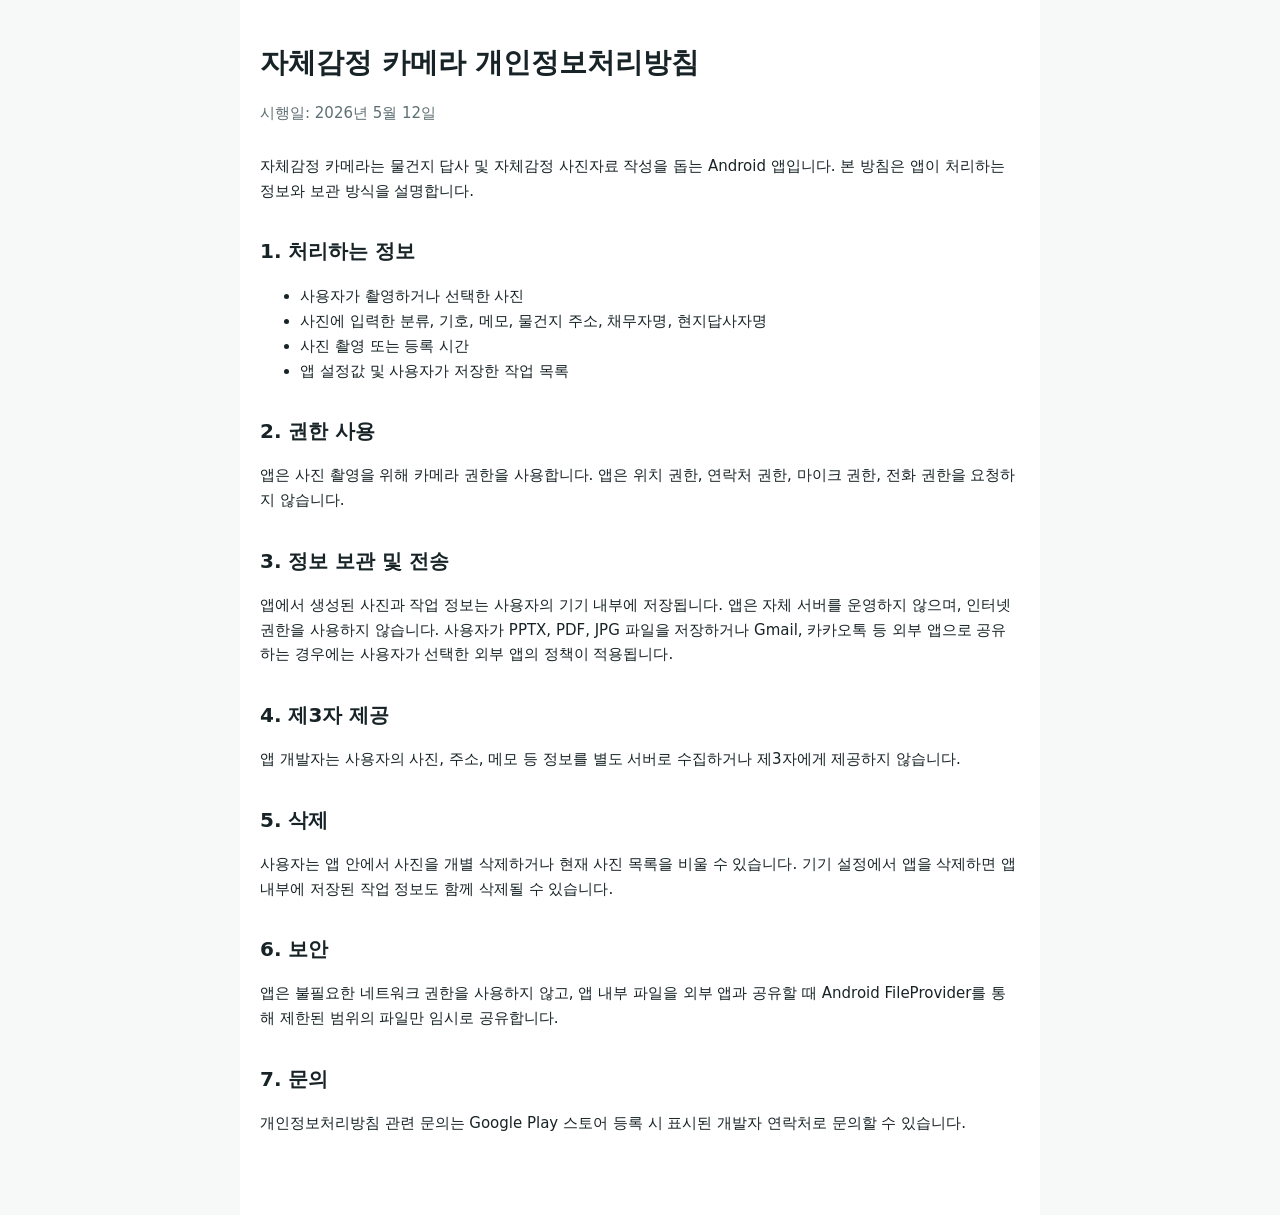
==== privacy-policy.html @ 6d5d9325 "Prepare Play Store app bundle submission" ====
<!doctype html>
<html lang="ko">
<head>
  <meta charset="utf-8">
  <meta name="viewport" content="width=device-width, initial-scale=1">
  <title>자체감정 카메라 개인정보처리방침</title>
  <style>
    body { font-family: system-ui, -apple-system, BlinkMacSystemFont, "Segoe UI", sans-serif; line-height: 1.65; margin: 0; color: #172326; background: #f7f9f9; }
    main { max-width: 760px; margin: 0 auto; padding: 40px 20px 64px; background: #fff; min-height: 100vh; }
    h1 { font-size: 28px; margin: 0 0 8px; }
    h2 { font-size: 20px; margin: 32px 0 8px; }
    p, li { font-size: 15px; }
    .date { color: #5f6f73; margin-bottom: 28px; }
  </style>
</head>
<body>
<main>
  <h1>자체감정 카메라 개인정보처리방침</h1>
  <p class="date">시행일: 2026년 5월 12일</p>

  <p>자체감정 카메라는 물건지 답사 및 자체감정 사진자료 작성을 돕는 Android 앱입니다. 본 방침은 앱이 처리하는 정보와 보관 방식을 설명합니다.</p>

  <h2>1. 처리하는 정보</h2>
  <ul>
    <li>사용자가 촬영하거나 선택한 사진</li>
    <li>사진에 입력한 분류, 기호, 메모, 물건지 주소, 채무자명, 현지답사자명</li>
    <li>사진 촬영 또는 등록 시간</li>
    <li>앱 설정값 및 사용자가 저장한 작업 목록</li>
  </ul>

  <h2>2. 권한 사용</h2>
  <p>앱은 사진 촬영을 위해 카메라 권한을 사용합니다. 앱은 위치 권한, 연락처 권한, 마이크 권한, 전화 권한을 요청하지 않습니다.</p>

  <h2>3. 정보 보관 및 전송</h2>
  <p>앱에서 생성된 사진과 작업 정보는 사용자의 기기 내부에 저장됩니다. 앱은 자체 서버를 운영하지 않으며, 인터넷 권한을 사용하지 않습니다. 사용자가 PPTX, PDF, JPG 파일을 저장하거나 Gmail, 카카오톡 등 외부 앱으로 공유하는 경우에는 사용자가 선택한 외부 앱의 정책이 적용됩니다.</p>

  <h2>4. 제3자 제공</h2>
  <p>앱 개발자는 사용자의 사진, 주소, 메모 등 정보를 별도 서버로 수집하거나 제3자에게 제공하지 않습니다.</p>

  <h2>5. 삭제</h2>
  <p>사용자는 앱 안에서 사진을 개별 삭제하거나 현재 사진 목록을 비울 수 있습니다. 기기 설정에서 앱을 삭제하면 앱 내부에 저장된 작업 정보도 함께 삭제될 수 있습니다.</p>

  <h2>6. 보안</h2>
  <p>앱은 불필요한 네트워크 권한을 사용하지 않고, 앱 내부 파일을 외부 앱과 공유할 때 Android FileProvider를 통해 제한된 범위의 파일만 임시로 공유합니다.</p>

  <h2>7. 문의</h2>
  <p>개인정보처리방침 관련 문의는 Google Play 스토어 등록 시 표시된 개발자 연락처로 문의할 수 있습니다.</p>
</main>
</body>
</html>
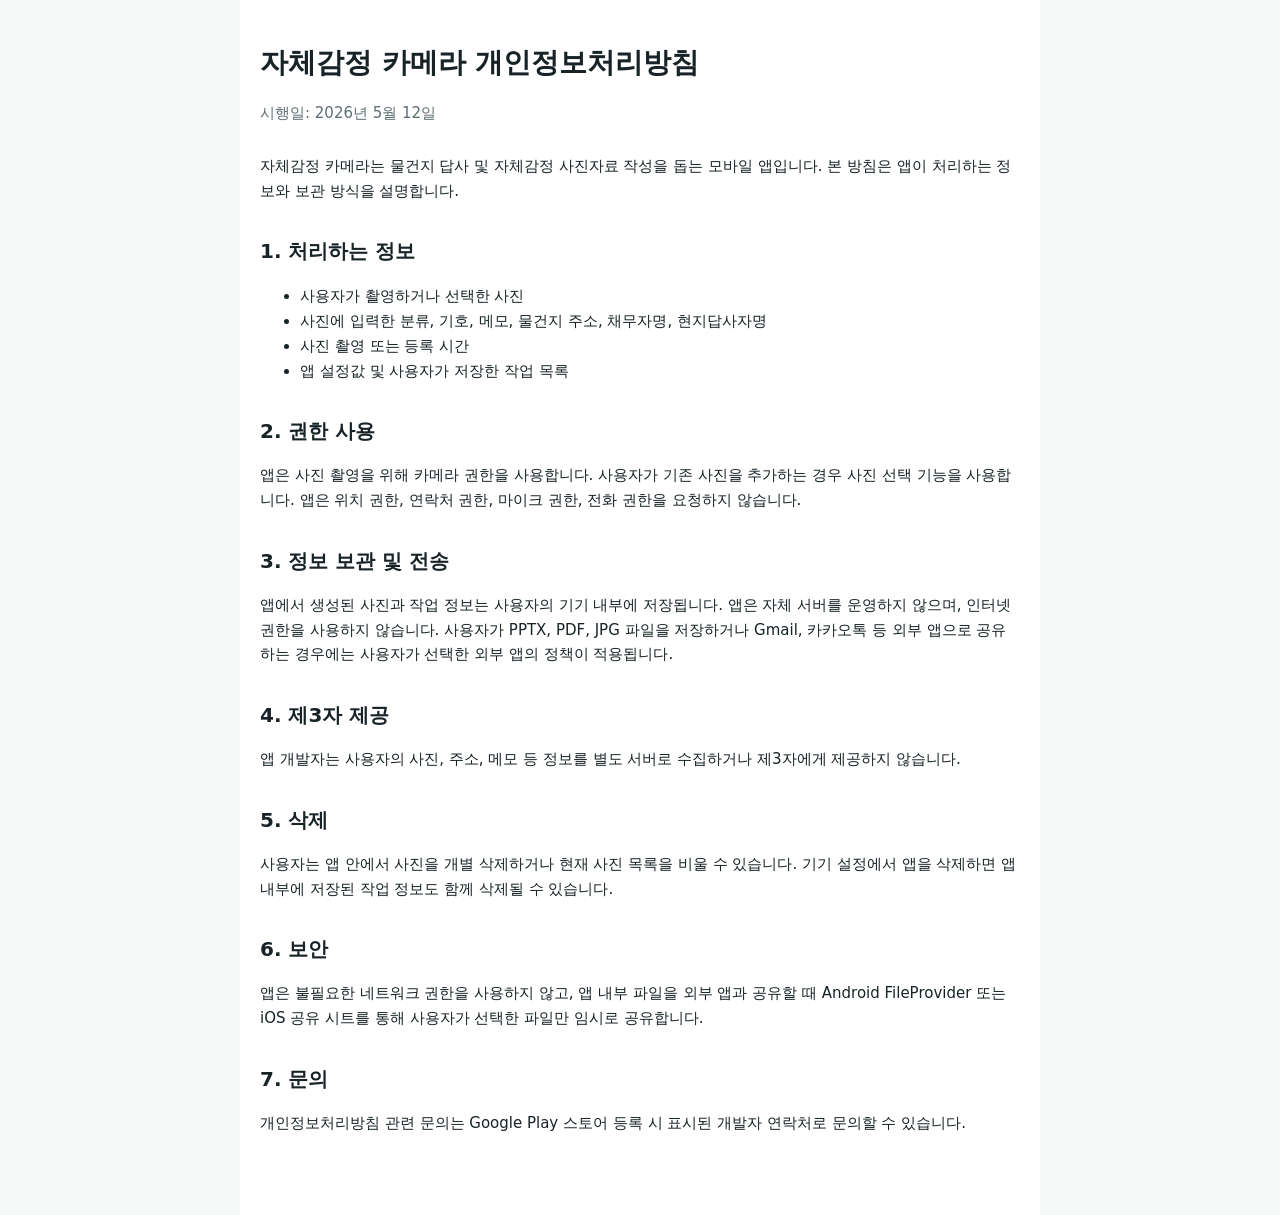
==== commit e350bb8f: "Add separate iOS App Store project [skip ci]" ====
--- a/privacy-policy.html
+++ b/privacy-policy.html
@@ -18,7 +18,7 @@
   <h1>자체감정 카메라 개인정보처리방침</h1>
   <p class="date">시행일: 2026년 5월 12일</p>
 
-  <p>자체감정 카메라는 물건지 답사 및 자체감정 사진자료 작성을 돕는 Android 앱입니다. 본 방침은 앱이 처리하는 정보와 보관 방식을 설명합니다.</p>
+  <p>자체감정 카메라는 물건지 답사 및 자체감정 사진자료 작성을 돕는 모바일 앱입니다. 본 방침은 앱이 처리하는 정보와 보관 방식을 설명합니다.</p>
 
   <h2>1. 처리하는 정보</h2>
   <ul>
@@ -29,7 +29,7 @@
   </ul>
 
   <h2>2. 권한 사용</h2>
-  <p>앱은 사진 촬영을 위해 카메라 권한을 사용합니다. 앱은 위치 권한, 연락처 권한, 마이크 권한, 전화 권한을 요청하지 않습니다.</p>
+  <p>앱은 사진 촬영을 위해 카메라 권한을 사용합니다. 사용자가 기존 사진을 추가하는 경우 사진 선택 기능을 사용합니다. 앱은 위치 권한, 연락처 권한, 마이크 권한, 전화 권한을 요청하지 않습니다.</p>
 
   <h2>3. 정보 보관 및 전송</h2>
   <p>앱에서 생성된 사진과 작업 정보는 사용자의 기기 내부에 저장됩니다. 앱은 자체 서버를 운영하지 않으며, 인터넷 권한을 사용하지 않습니다. 사용자가 PPTX, PDF, JPG 파일을 저장하거나 Gmail, 카카오톡 등 외부 앱으로 공유하는 경우에는 사용자가 선택한 외부 앱의 정책이 적용됩니다.</p>
@@ -41,7 +41,7 @@
   <p>사용자는 앱 안에서 사진을 개별 삭제하거나 현재 사진 목록을 비울 수 있습니다. 기기 설정에서 앱을 삭제하면 앱 내부에 저장된 작업 정보도 함께 삭제될 수 있습니다.</p>
 
   <h2>6. 보안</h2>
-  <p>앱은 불필요한 네트워크 권한을 사용하지 않고, 앱 내부 파일을 외부 앱과 공유할 때 Android FileProvider를 통해 제한된 범위의 파일만 임시로 공유합니다.</p>
+  <p>앱은 불필요한 네트워크 권한을 사용하지 않고, 앱 내부 파일을 외부 앱과 공유할 때 Android FileProvider 또는 iOS 공유 시트를 통해 사용자가 선택한 파일만 임시로 공유합니다.</p>
 
   <h2>7. 문의</h2>
   <p>개인정보처리방침 관련 문의는 Google Play 스토어 등록 시 표시된 개발자 연락처로 문의할 수 있습니다.</p>
